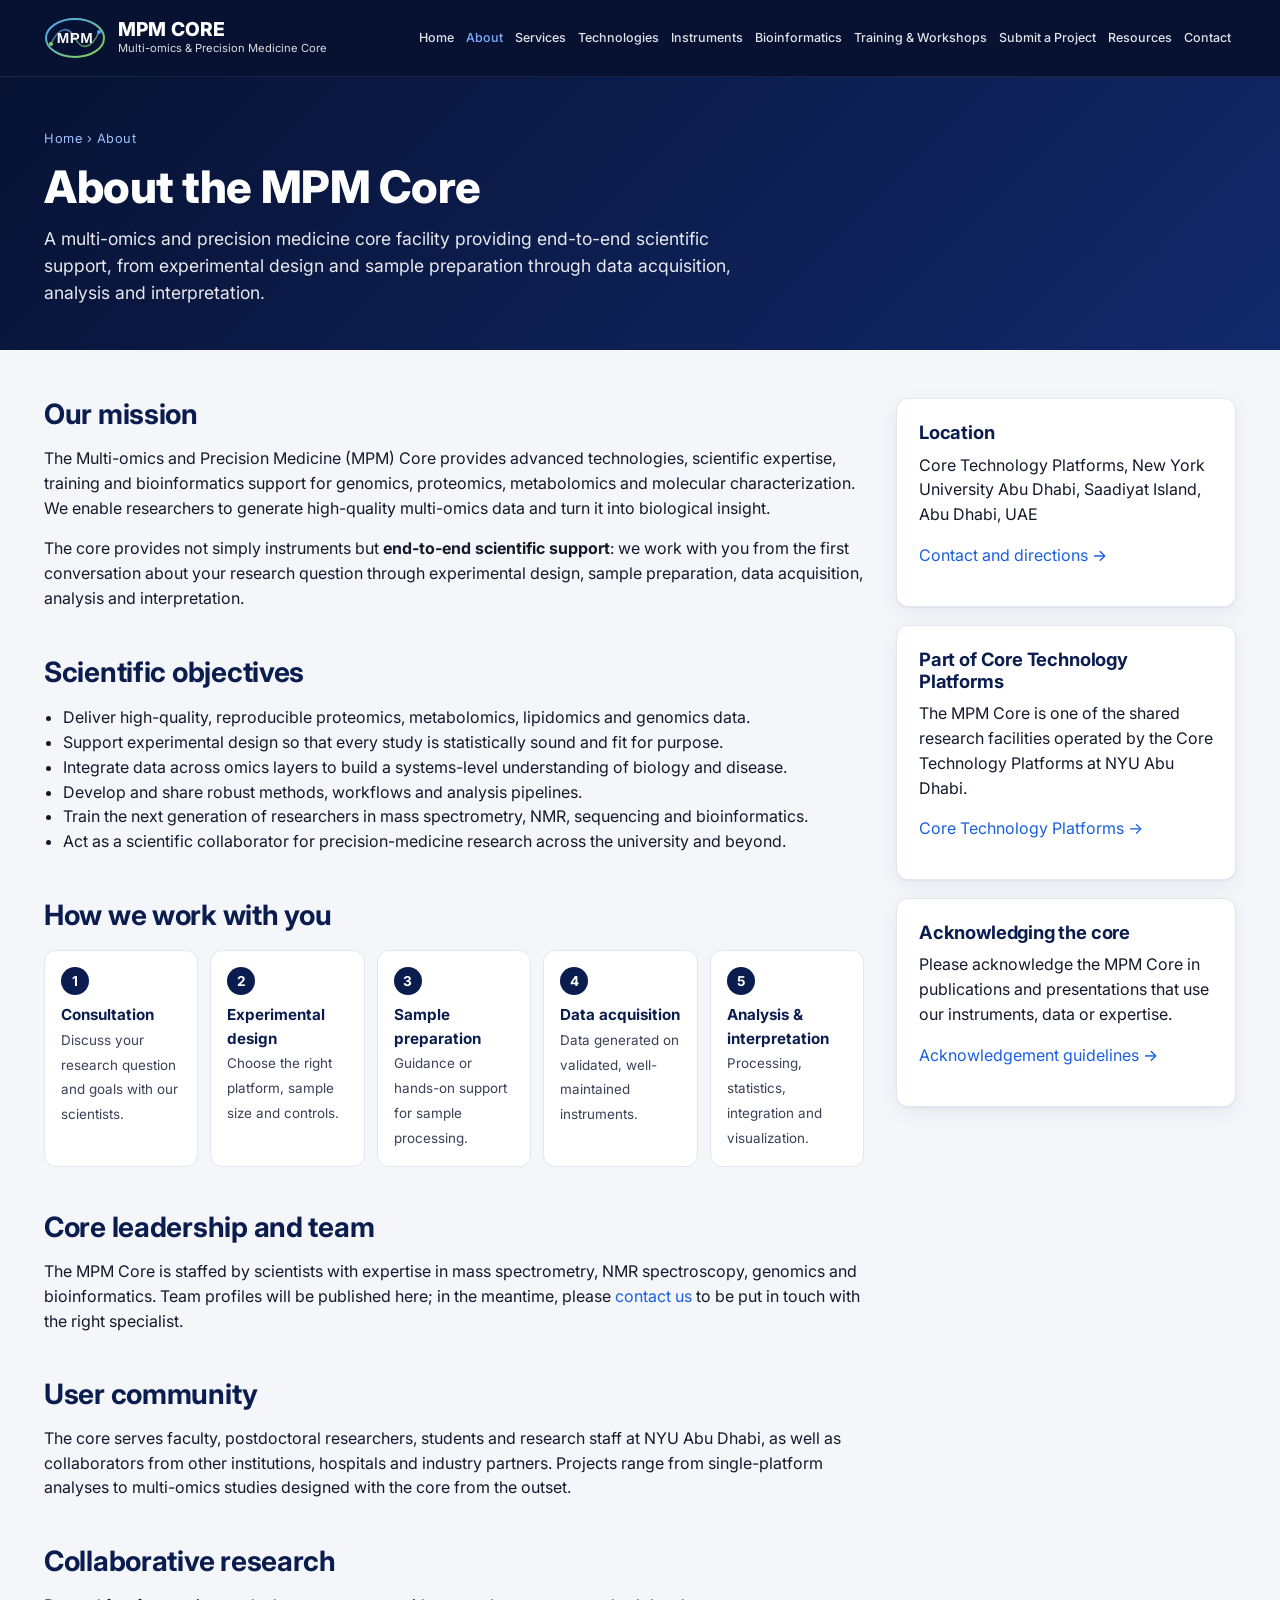
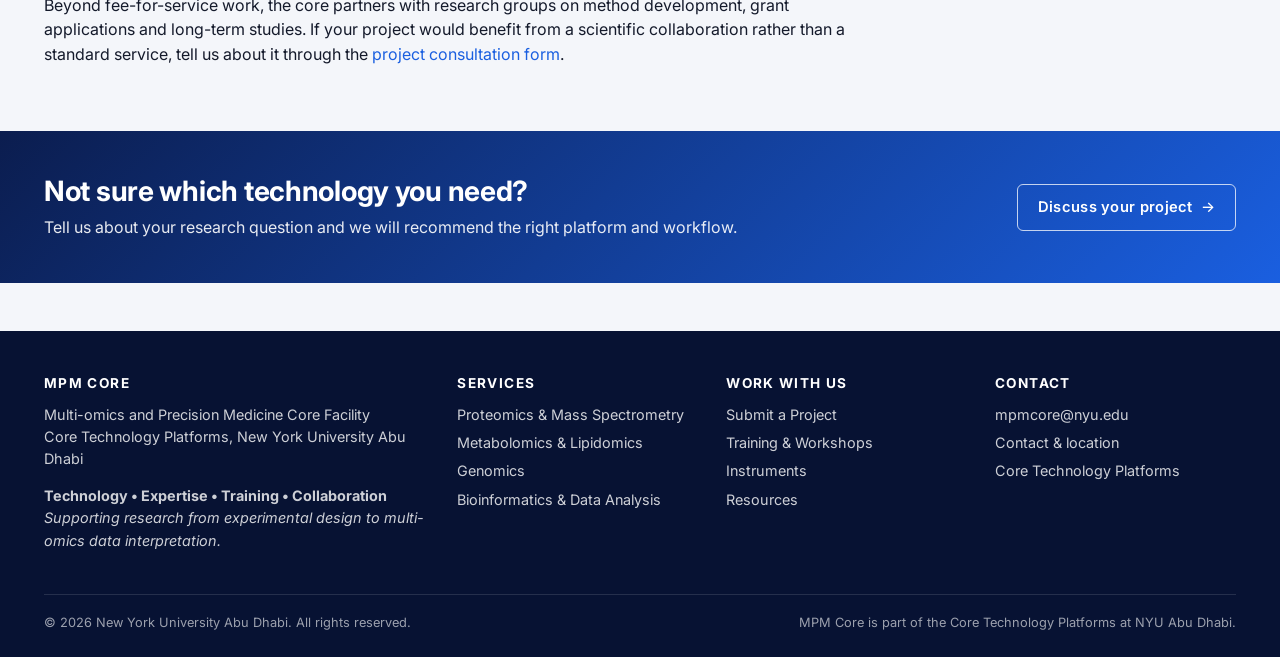
==== about.html @ 66ba1043 "Add MPM Core website Static site for the Multi-omics and Precision Medicine Core Facility: home, abo" ====
<!DOCTYPE html>
<html lang="en">
<head>
<meta charset="utf-8">
<meta name="viewport" content="width=device-width, initial-scale=1">
<title>About | MPM Core - NYU Abu Dhabi</title>
<meta name="description" content="About the MPM Core: mission, scientific objectives, team, location and the research community we support.">
<link rel="icon" type="image/svg+xml" href="assets/img/favicon.svg">
<link rel="preconnect" href="https://fonts.googleapis.com">
<link rel="preconnect" href="https://fonts.gstatic.com" crossorigin>
<link href="https://fonts.googleapis.com/css2?family=Inter:wght@400;500;600;700;800&display=swap" rel="stylesheet">
<link rel="stylesheet" href="assets/css/style.css">
</head>
<body>
<a class="visually-hidden" href="#main">Skip to content</a>
<header class="site-header">
  <div class="wrap">
    <a class="brand" href="index.html">
      <img class="brand-mark" src="assets/img/logo.svg" alt="MPM Core logo">
      <span><span class="brand-name">MPM CORE</span><span class="brand-sub">Multi-omics &amp; Precision Medicine Core</span></span>
    </a>
    <button class="nav-toggle" aria-expanded="false" aria-controls="nav">Menu</button>
    <nav class="nav" id="nav" aria-label="Main">
      <a href="index.html">Home</a><a href="about.html" class=active>About</a><a href="services.html">Services</a><a href="technologies.html">Technologies</a><a href="instruments.html">Instruments</a><a href="bioinformatics.html">Bioinformatics</a><a href="training.html">Training & Workshops</a><a href="submit-project.html">Submit a Project</a><a href="resources.html">Resources</a><a href="contact.html">Contact</a>
    </nav>
  </div>
</header>
<main id="main">

<section class="page-head">
  <div class="wrap">
    <div class="crumbs"><a href="index.html">Home</a> &rsaquo; About</div>
    <h1>About the MPM Core</h1>
    <p>A multi-omics and precision medicine core facility providing end-to-end scientific support, from experimental design and sample preparation through data acquisition, analysis and interpretation.</p>
  </div>
</section>
<section class="section">
  <div class="wrap two-col">
    <div class="prose">
      <h2 style="margin-top:0">Our mission</h2>
      <p>The Multi-omics and Precision Medicine (MPM) Core provides advanced technologies, scientific expertise, training and bioinformatics support for genomics, proteomics, metabolomics and molecular characterization. We enable researchers to generate high-quality multi-omics data and turn it into biological insight.</p>
      <p>The core provides not simply instruments but <strong>end-to-end scientific support</strong>: we work with you from the first conversation about your research question through experimental design, sample preparation, data acquisition, analysis and interpretation.</p>

      <h2>Scientific objectives</h2>
      <ul>
        <li>Deliver high-quality, reproducible proteomics, metabolomics, lipidomics and genomics data.</li>
        <li>Support experimental design so that every study is statistically sound and fit for purpose.</li>
        <li>Integrate data across omics layers to build a systems-level understanding of biology and disease.</li>
        <li>Develop and share robust methods, workflows and analysis pipelines.</li>
        <li>Train the next generation of researchers in mass spectrometry, NMR, sequencing and bioinformatics.</li>
        <li>Act as a scientific collaborator for precision-medicine research across the university and beyond.</li>
      </ul>

      <h2>How we work with you</h2>
      <div class="steps" style="margin:18px 0 8px">
        <div class="step"><strong>Consultation</strong><span>Discuss your research question and goals with our scientists.</span></div>
        <div class="step"><strong>Experimental design</strong><span>Choose the right platform, sample size and controls.</span></div>
        <div class="step"><strong>Sample preparation</strong><span>Guidance or hands-on support for sample processing.</span></div>
        <div class="step"><strong>Data acquisition</strong><span>Data generated on validated, well-maintained instruments.</span></div>
        <div class="step"><strong>Analysis &amp; interpretation</strong><span>Processing, statistics, integration and visualization.</span></div>
      </div>

      <h2>Core leadership and team</h2>
      <p>The MPM Core is staffed by scientists with expertise in mass spectrometry, NMR spectroscopy, genomics and bioinformatics. Team profiles will be published here; in the meantime, please <a href="contact.html">contact us</a> to be put in touch with the right specialist.</p>

      <h2>User community</h2>
      <p>The core serves faculty, postdoctoral researchers, students and research staff at NYU Abu Dhabi, as well as collaborators from other institutions, hospitals and industry partners. Projects range from single-platform analyses to multi-omics studies designed with the core from the outset.</p>

      <h2>Collaborative research</h2>
      <p>Beyond fee-for-service work, the core partners with research groups on method development, grant applications and long-term studies. If your project would benefit from a scientific collaboration rather than a standard service, tell us about it through the <a href="submit-project.html">project consultation form</a>.</p>
    </div>
    <aside class="aside">
      <div class="card">
        <h3>Location</h3>
        <p data-site-location></p>
        <p><a class="arrow" href="contact.html">Contact and directions </a></p>
      </div>
      <div class="card">
        <h3>Part of Core Technology Platforms</h3>
        <p>The MPM Core is one of the shared research facilities operated by the Core Technology Platforms at NYU Abu Dhabi.</p>
        <p><a href="https://nyuad.nyu.edu/en/research/research-facilities/core-technology-platforms.html" target="_blank" rel="noopener">Core Technology Platforms &rarr;</a></p>
      </div>
      <div class="card">
        <h3>Acknowledging the core</h3>
        <p>Please acknowledge the MPM Core in publications and presentations that use our instruments, data or expertise.</p>
        <p><a class="arrow" href="resources.html#acknowledgement">Acknowledgement guidelines </a></p>
      </div>
    </aside>
  </div>
</section>

<section class="cta-band">
  <div class="wrap">
    <div>
      <h2>Not sure which technology you need?</h2>
      <p>Tell us about your research question and we will recommend the right platform and workflow.</p>
    </div>
    <a class="btn btn-outline arrow" href="submit-project.html">Discuss your project</a>
  </div>
</section>

</main>
<footer class="site-footer">
  <div class="wrap">
    <div class="cols">
      <div>
        <h4>MPM Core</h4>
        <p>Multi-omics and Precision Medicine Core Facility<br>Core Technology Platforms, New York University Abu Dhabi</p>
        <p><strong>Technology &bull; Expertise &bull; Training &bull; Collaboration</strong><br><em>Supporting research from experimental design to multi-omics data interpretation.</em></p>
      </div>
      <div>
        <h4>Services</h4>
        <ul>
          <li><a href="services.html#proteomics">Proteomics &amp; Mass Spectrometry</a></li>
          <li><a href="services.html#metabolomics">Metabolomics &amp; Lipidomics</a></li>
          <li><a href="services.html#genomics">Genomics</a></li>
          <li><a href="bioinformatics.html">Bioinformatics &amp; Data Analysis</a></li>
        </ul>
      </div>
      <div>
        <h4>Work with us</h4>
        <ul>
          <li><a href="submit-project.html">Submit a Project</a></li>
          <li><a href="training.html">Training &amp; Workshops</a></li>
          <li><a href="instruments.html">Instruments</a></li>
          <li><a href="resources.html">Resources</a></li>
        </ul>
      </div>
      <div>
        <h4>Contact</h4>
        <ul>
          <li><a href="mailto:" data-site-email>email</a></li>
          <li><a href="contact.html">Contact &amp; location</a></li>
          <li><a href="https://nyuad.nyu.edu/en/research/research-facilities/core-technology-platforms.html" target="_blank" rel="noopener">Core Technology Platforms</a></li>
        </ul>
      </div>
    </div>
    <div class="legal">
      <span>&copy; <span data-year></span> New York University Abu Dhabi. All rights reserved.</span>
      <span>MPM Core is part of the Core Technology Platforms at NYU Abu Dhabi.</span>
    </div>
  </div>
</footer>
<script src="assets/js/main.js"></script>
</body>
</html>
---- assets/css/style.css ----
/* MPM Core website styles */
:root {
  --navy-900: #071233;
  --navy-800: #0b1d4f;
  --navy-700: #12296b;
  --blue-600: #1a5fe0;
  --blue-500: #2b78f2;
  --blue-100: #e3edff;
  --ink-900: #141a2b;
  --ink-700: #3a4258;
  --ink-500: #6b7389;
  --line: #e1e6ef;
  --bg: #f4f6fa;
  --card: #ffffff;
  --green: #4caf50;
  --purple: #6b3fd6;
  --orange: #f08a24;
  --teal: #19a3b5;
  --radius: 12px;
  --shadow: 0 1px 2px rgba(10, 20, 50, 0.05), 0 6px 20px rgba(10, 20, 50, 0.06);
  --max: 1240px;
}

* { box-sizing: border-box; }
html { scroll-behavior: smooth; }
body {
  margin: 0;
  font-family: "Inter", system-ui, -apple-system, "Segoe UI", Roboto, Helvetica, Arial, sans-serif;
  color: var(--ink-900);
  background: var(--bg);
  line-height: 1.55;
  -webkit-font-smoothing: antialiased;
}
a { color: var(--blue-600); text-decoration: none; }
a:hover { text-decoration: underline; }
img, svg { max-width: 100%; }
h1, h2, h3, h4 { line-height: 1.2; margin: 0 0 0.5em; letter-spacing: -0.01em; }
h1 { font-size: 2.6rem; font-weight: 800; }
h2 { font-size: 1.75rem; font-weight: 700; }
h3 { font-size: 1.15rem; font-weight: 700; }
p { margin: 0 0 1em; }
ul { padding-left: 1.2em; }
.wrap { max-width: var(--max); margin: 0 auto; padding: 0 24px; }
.muted { color: var(--ink-500); }
.lead { font-size: 1.15rem; color: var(--ink-700); }
.visually-hidden { position: absolute; width: 1px; height: 1px; overflow: hidden; clip: rect(0 0 0 0); white-space: nowrap; }

/* Buttons */
.btn {
  display: inline-flex; align-items: center; gap: 8px;
  padding: 11px 20px; border-radius: 6px; font-weight: 600; font-size: 0.92rem;
  letter-spacing: 0.02em; border: 1.5px solid transparent; cursor: pointer;
  transition: background .15s, color .15s, border-color .15s;
}
.btn:hover { text-decoration: none; }
.btn-primary { background: var(--blue-500); color: #fff; }
.btn-primary:hover { background: var(--blue-600); }
.btn-outline { border-color: rgba(255,255,255,.75); color: #fff; }
.btn-outline:hover { background: rgba(255,255,255,.12); }
.btn-dark { background: var(--navy-800); color: #fff; }
.btn-dark:hover { background: var(--navy-700); }
.btn-ghost { border-color: var(--line); color: var(--navy-800); background: #fff; }
.btn-ghost:hover { border-color: var(--blue-500); color: var(--blue-600); }
.arrow::after { content: "→"; font-weight: 500; }

/* Header */
.site-header {
  background: var(--navy-900); color: #fff; position: sticky; top: 0; z-index: 50;
  border-bottom: 1px solid rgba(255,255,255,.08);
}
.site-header .wrap { display: flex; align-items: center; gap: 24px; height: 76px; }
.brand { display: flex; align-items: center; gap: 12px; color: #fff; }
.brand:hover { text-decoration: none; }
.brand-mark { width: 62px; height: 44px; flex-shrink: 0; }
.brand > span { display: flex; flex-direction: column; white-space: nowrap; }
.brand-name { font-weight: 800; font-size: 1.2rem; letter-spacing: 0.01em; line-height: 1.1; }
.brand-sub { font-size: 0.7rem; opacity: .85; }
.nav { margin-left: auto; display: flex; align-items: center; gap: 2px; }
.nav a {
  color: rgba(255,255,255,.88); font-size: 0.84rem; font-weight: 500;
  padding: 8px 7px; border-radius: 6px; white-space: nowrap;
}
@media (max-width: 1280px) and (min-width: 1101px) { .nav a { font-size: .78rem; padding: 8px 5px; } }
.nav a:hover { color: #fff; background: rgba(255,255,255,.08); text-decoration: none; }
.nav a.active { color: #7fb0ff; }
.nav-toggle {
  display: none; margin-left: auto; background: none; border: 1px solid rgba(255,255,255,.3);
  color: #fff; border-radius: 6px; padding: 8px 10px; font-size: 1rem; cursor: pointer;
}

/* Hero */
.hero {
  position: relative; color: #fff; overflow: hidden;
  background: radial-gradient(1200px 600px at 80% 30%, #1b3a8f 0%, #0b1d4f 45%, #06112f 100%);
}
.hero-art { position: absolute; inset: 0; width: 100%; height: 100%; object-fit: cover; opacity: .9; }
.hero .wrap { position: relative; padding: 72px 24px 56px; max-width: var(--max); }
.hero h1 { font-size: clamp(2.2rem, 4.5vw, 3.4rem); text-shadow: 0 2px 20px rgba(0,0,0,.4); margin-bottom: 18px; }
.hero p { max-width: 520px; font-size: 1.12rem; color: rgba(255,255,255,.92); margin-bottom: 26px; }
.hero-actions { display: flex; gap: 14px; flex-wrap: wrap; }
.hero-tagline { display: inline-block; font-size: .8rem; letter-spacing: .18em; text-transform: uppercase; color: #9ec2ff; font-weight: 600; margin-bottom: 14px; }

.feature-strip { background: rgba(5, 12, 36, .78); backdrop-filter: blur(4px); border-top: 1px solid rgba(255,255,255,.08); position: relative; }
.feature-strip .wrap { display: grid; grid-template-columns: repeat(4, 1fr); }
.feature { display: flex; align-items: center; gap: 14px; padding: 18px 20px; color: #fff; border-right: 1px solid rgba(255,255,255,.12); }
.feature:last-child { border-right: 0; }
.feature svg { width: 40px; height: 40px; flex-shrink: 0; }
.feature span { font-size: .95rem; line-height: 1.3; }
.feature strong { display: block; font-weight: 600; }

/* Sections */
.section { padding: 48px 0; }
.section-tight { padding: 28px 0; }
.section-head { display: flex; align-items: baseline; justify-content: space-between; gap: 16px; margin-bottom: 22px; }
.section-head h2 { margin: 0; }
.section-alt { background: #fff; border-top: 1px solid var(--line); border-bottom: 1px solid var(--line); }

/* Cards */
.card {
  background: var(--card); border: 1px solid var(--line); border-radius: var(--radius);
  padding: 22px; box-shadow: var(--shadow);
}
.grid { display: grid; gap: 18px; }
.grid-2 { grid-template-columns: repeat(2, 1fr); }
.grid-3 { grid-template-columns: repeat(3, 1fr); }
.grid-4 { grid-template-columns: repeat(4, 1fr); }
.grid-5 { grid-template-columns: repeat(5, 1fr); }

.area-card { display: flex; gap: 14px; align-items: flex-start; }
.area-card svg { width: 46px; height: 46px; flex-shrink: 0; }
.area-card h3 { color: var(--navy-800); margin-bottom: 6px; }
.area-card p { font-size: .9rem; color: var(--ink-700); margin-bottom: 10px; }
.area-card a.more { font-size: .88rem; font-weight: 600; }

.home-cols { display: grid; grid-template-columns: 1fr 1.15fr 1.1fr; gap: 18px; }
.list-links { list-style: none; padding: 0; margin: 0; }
.list-links li { border-bottom: 1px solid var(--line); }
.list-links li:last-child { border-bottom: 0; }
.list-links a { display: flex; align-items: center; gap: 12px; padding: 11px 2px; color: var(--ink-900); font-size: .94rem; }
.list-links a:hover { color: var(--blue-600); text-decoration: none; }
.list-links a::after { content: "›"; margin-left: auto; color: var(--ink-500); font-size: 1.2rem; }
.list-links svg { width: 22px; height: 22px; flex-shrink: 0; }

.event { display: flex; gap: 14px; align-items: center; padding: 12px 0; border-bottom: 1px solid var(--line); }
.event:last-child { border-bottom: 0; }
.date-chip {
  width: 52px; flex-shrink: 0; text-align: center; border: 1px solid var(--line); border-radius: 8px; padding: 6px 0;
  background: #fff; line-height: 1.1;
}
.date-chip b { display: block; font-size: 1.25rem; color: var(--navy-800); }
.date-chip span { font-size: .7rem; font-weight: 700; letter-spacing: .08em; color: var(--ink-500); }
.event h4 { margin: 0 0 2px; font-size: .95rem; color: var(--navy-800); }
.event p { margin: 0; font-size: .84rem; color: var(--ink-700); }
.tag { margin-left: auto; font-size: .74rem; font-weight: 600; color: #2b7a2f; background: #e9f7ea; border: 1px solid #c9ead0; padding: 3px 9px; border-radius: 6px; white-space: nowrap; }

.news-item { display: flex; gap: 14px; padding: 12px 0; border-bottom: 1px solid var(--line); }
.news-item:last-child { border-bottom: 0; }
.news-thumb { width: 108px; height: 72px; border-radius: 8px; flex-shrink: 0; overflow: hidden; }
.news-thumb svg { width: 100%; height: 100%; display: block; }
.news-item h4 { margin: 0 0 3px; font-size: .95rem; color: var(--navy-800); }
.news-item p { margin: 0 0 3px; font-size: .84rem; color: var(--ink-700); }
.news-item time { font-size: .76rem; color: var(--ink-500); }

.quick-links { display: grid; grid-template-columns: repeat(5, 1fr); }
.quick-link { display: flex; gap: 14px; align-items: center; padding: 22px 18px; border-right: 1px solid var(--line); color: var(--ink-900); }
.quick-link:last-child { border-right: 0; }
.quick-link:hover { text-decoration: none; background: var(--blue-100); }
.quick-link svg { width: 40px; height: 40px; flex-shrink: 0; }
.quick-link strong { display: block; color: var(--navy-800); font-size: .95rem; }
.quick-link span { font-size: .82rem; color: var(--ink-700); }

/* Page header */
.page-head { background: linear-gradient(135deg, var(--navy-900), var(--navy-700)); color: #fff; padding: 52px 0 44px; }
.page-head h1 { font-size: clamp(2rem, 3.6vw, 2.8rem); margin-bottom: 10px; }
.page-head p { max-width: 720px; font-size: 1.1rem; color: rgba(255,255,255,.9); margin: 0; }
.crumbs { font-size: .8rem; color: #9ec2ff; margin-bottom: 12px; letter-spacing: .04em; }
.crumbs a { color: #9ec2ff; }

/* Content */
.prose { max-width: 820px; }
.prose h2 { margin-top: 1.6em; color: var(--navy-800); }
.prose h3 { margin-top: 1.3em; color: var(--navy-800); }
.two-col { display: grid; grid-template-columns: 1fr 340px; gap: 28px; align-items: start; }
.aside .card + .card { margin-top: 18px; }
.aside h3 { color: var(--navy-800); }

.service-block h3 { display: flex; align-items: center; gap: 10px; color: var(--navy-800); }
.service-block h3 svg { width: 30px; height: 30px; }
.service-block ul { columns: 1; margin: 8px 0 0; padding-left: 1.1em; }
.service-block li { margin: 4px 0; font-size: .94rem; }
.service-block .foot { margin-top: 14px; display: flex; gap: 14px; flex-wrap: wrap; font-size: .88rem; font-weight: 600; }

.instrument-card { display: flex; flex-direction: column; }
.instrument-visual { height: 150px; border-radius: 8px; margin-bottom: 16px; overflow: hidden; }
.instrument-visual svg { width: 100%; height: 100%; display: block; }
.instrument-card h3 { color: var(--navy-800); margin-bottom: 2px; }
.instrument-card .kind { font-size: .85rem; font-weight: 600; color: var(--blue-600); margin-bottom: 8px; }
.instrument-card p { font-size: .92rem; color: var(--ink-700); }
.instrument-card .apps { font-size: .88rem; }
.instrument-card .apps b { color: var(--ink-900); }
.instrument-card .foot { margin-top: auto; padding-top: 14px; display: flex; gap: 14px; font-size: .88rem; font-weight: 600; flex-wrap: wrap; }

table { width: 100%; border-collapse: collapse; background: #fff; border: 1px solid var(--line); border-radius: var(--radius); overflow: hidden; font-size: .94rem; }
th, td { text-align: left; padding: 11px 14px; border-bottom: 1px solid var(--line); vertical-align: top; }
th { background: var(--navy-800); color: #fff; font-weight: 600; font-size: .86rem; letter-spacing: .03em; }
tr:last-child td { border-bottom: 0; }
tbody tr:nth-child(even) td { background: #f9fafc; }
.pill { display: inline-block; font-size: .76rem; font-weight: 600; padding: 3px 9px; border-radius: 999px; background: var(--blue-100); color: var(--navy-800); white-space: nowrap; }

.callout { border-left: 4px solid var(--blue-500); background: var(--blue-100); padding: 18px 22px; border-radius: 0 var(--radius) var(--radius) 0; }
.callout h3 { margin-bottom: 6px; color: var(--navy-800); }
.callout p { margin-bottom: 10px; }

.steps { display: grid; grid-template-columns: repeat(5, 1fr); gap: 12px; counter-reset: step; }
.step { background: #fff; border: 1px solid var(--line); border-radius: var(--radius); padding: 16px; position: relative; }
.step::before { counter-increment: step; content: counter(step); display: inline-flex; width: 28px; height: 28px; align-items: center; justify-content: center; border-radius: 50%; background: var(--navy-800); color: #fff; font-weight: 700; font-size: .85rem; margin-bottom: 8px; }
.step strong { display: block; color: var(--navy-800); font-size: .95rem; }
.step span { font-size: .84rem; color: var(--ink-700); }

/* Forms */
form.card { padding: 28px; }
.field { margin-bottom: 16px; }
.field label { display: block; font-weight: 600; font-size: .9rem; margin-bottom: 6px; color: var(--navy-800); }
.field .hint { font-size: .8rem; color: var(--ink-500); margin-top: 4px; }
input[type=text], input[type=email], input[type=number], select, textarea {
  width: 100%; padding: 10px 12px; border: 1px solid #c9d1de; border-radius: 6px; font: inherit; font-size: .95rem; background: #fff; color: var(--ink-900);
}
textarea { min-height: 96px; resize: vertical; }
input:focus, select:focus, textarea:focus { outline: 2px solid var(--blue-500); outline-offset: 1px; border-color: var(--blue-500); }
.field-row { display: grid; grid-template-columns: 1fr 1fr; gap: 16px; }
.form-note { font-size: .84rem; color: var(--ink-500); margin-top: 12px; }
.form-status { margin-top: 14px; font-size: .92rem; font-weight: 600; color: #2b7a2f; display: none; }

.faq details { border: 1px solid var(--line); border-radius: 8px; background: #fff; padding: 12px 16px; margin-bottom: 10px; }
.faq summary { cursor: pointer; font-weight: 600; color: var(--navy-800); }
.faq details p { margin: 10px 0 0; font-size: .94rem; }

.resource-card h3 { display: flex; align-items: center; gap: 10px; color: var(--navy-800); }
.resource-card h3 svg { width: 26px; height: 26px; }
.resource-card ul { padding-left: 1.1em; margin: 6px 0 0; font-size: .92rem; }
.badge-soon { font-size: .7rem; font-weight: 700; letter-spacing: .06em; text-transform: uppercase; color: var(--ink-500); border: 1px solid var(--line); padding: 2px 7px; border-radius: 5px; margin-left: 6px; }

.cta-band { background: linear-gradient(135deg, var(--navy-800), var(--blue-600)); color: #fff; padding: 44px 0; }
.cta-band .wrap { display: flex; align-items: center; justify-content: space-between; gap: 24px; flex-wrap: wrap; }
.cta-band h2 { margin: 0 0 6px; }
.cta-band p { margin: 0; color: rgba(255,255,255,.9); }

/* Footer */
.site-footer { background: var(--navy-900); color: rgba(255,255,255,.8); padding: 44px 0 24px; margin-top: 48px; font-size: .9rem; }
.site-footer .cols { display: grid; grid-template-columns: 1.6fr 1fr 1fr 1fr; gap: 28px; margin-bottom: 28px; }
.site-footer h4 { color: #fff; font-size: .85rem; letter-spacing: .1em; text-transform: uppercase; margin-bottom: 12px; }
.site-footer ul { list-style: none; padding: 0; margin: 0; }
.site-footer li { margin: 6px 0; }
.site-footer a { color: rgba(255,255,255,.8); }
.site-footer a:hover { color: #fff; }
.site-footer .legal { border-top: 1px solid rgba(255,255,255,.12); padding-top: 18px; font-size: .8rem; color: rgba(255,255,255,.6); display: flex; justify-content: space-between; gap: 12px; flex-wrap: wrap; }

/* Responsive */
@media (max-width: 1100px) {
  .grid-5 { grid-template-columns: repeat(3, 1fr); }
  .quick-links { grid-template-columns: repeat(3, 1fr); }
  .quick-link:nth-child(3n) { border-right: 0; }
  .home-cols { grid-template-columns: 1fr 1fr; }
  .home-cols > :first-child { grid-column: 1 / -1; }
  .steps { grid-template-columns: repeat(3, 1fr); }
  .nav { display: none; position: absolute; top: 76px; left: 0; right: 0; background: var(--navy-900); flex-direction: column; align-items: stretch; padding: 10px 16px 16px; border-bottom: 1px solid rgba(255,255,255,.1); }
  .nav.open { display: flex; }
  .nav a { padding: 12px 10px; font-size: 1rem; }
  .nav-toggle { display: block; }
}
@media (max-width: 760px) {
  .grid-2, .grid-3, .grid-4, .grid-5 { grid-template-columns: 1fr; }
  .feature-strip .wrap { grid-template-columns: 1fr; }
  .feature { padding: 12px 20px; }
  .feature svg { width: 30px; height: 30px; }
  .feature { border-right: 0; border-bottom: 1px solid rgba(255,255,255,.12); }
  .home-cols { grid-template-columns: 1fr; }
  .quick-links { grid-template-columns: 1fr; }
  .quick-link { border-right: 0; border-bottom: 1px solid var(--line); }
  .two-col { grid-template-columns: 1fr; }
  .field-row { grid-template-columns: 1fr; }
  .steps { grid-template-columns: 1fr; }
  .site-footer .cols { grid-template-columns: 1fr 1fr; }
  .hero .wrap { padding: 52px 20px 40px; }
  .wrap { padding: 0 16px; }
  .section-head { flex-direction: column; align-items: flex-start; gap: 6px; }
  table { font-size: .88rem; }
  th, td { padding: 9px 10px; }
}
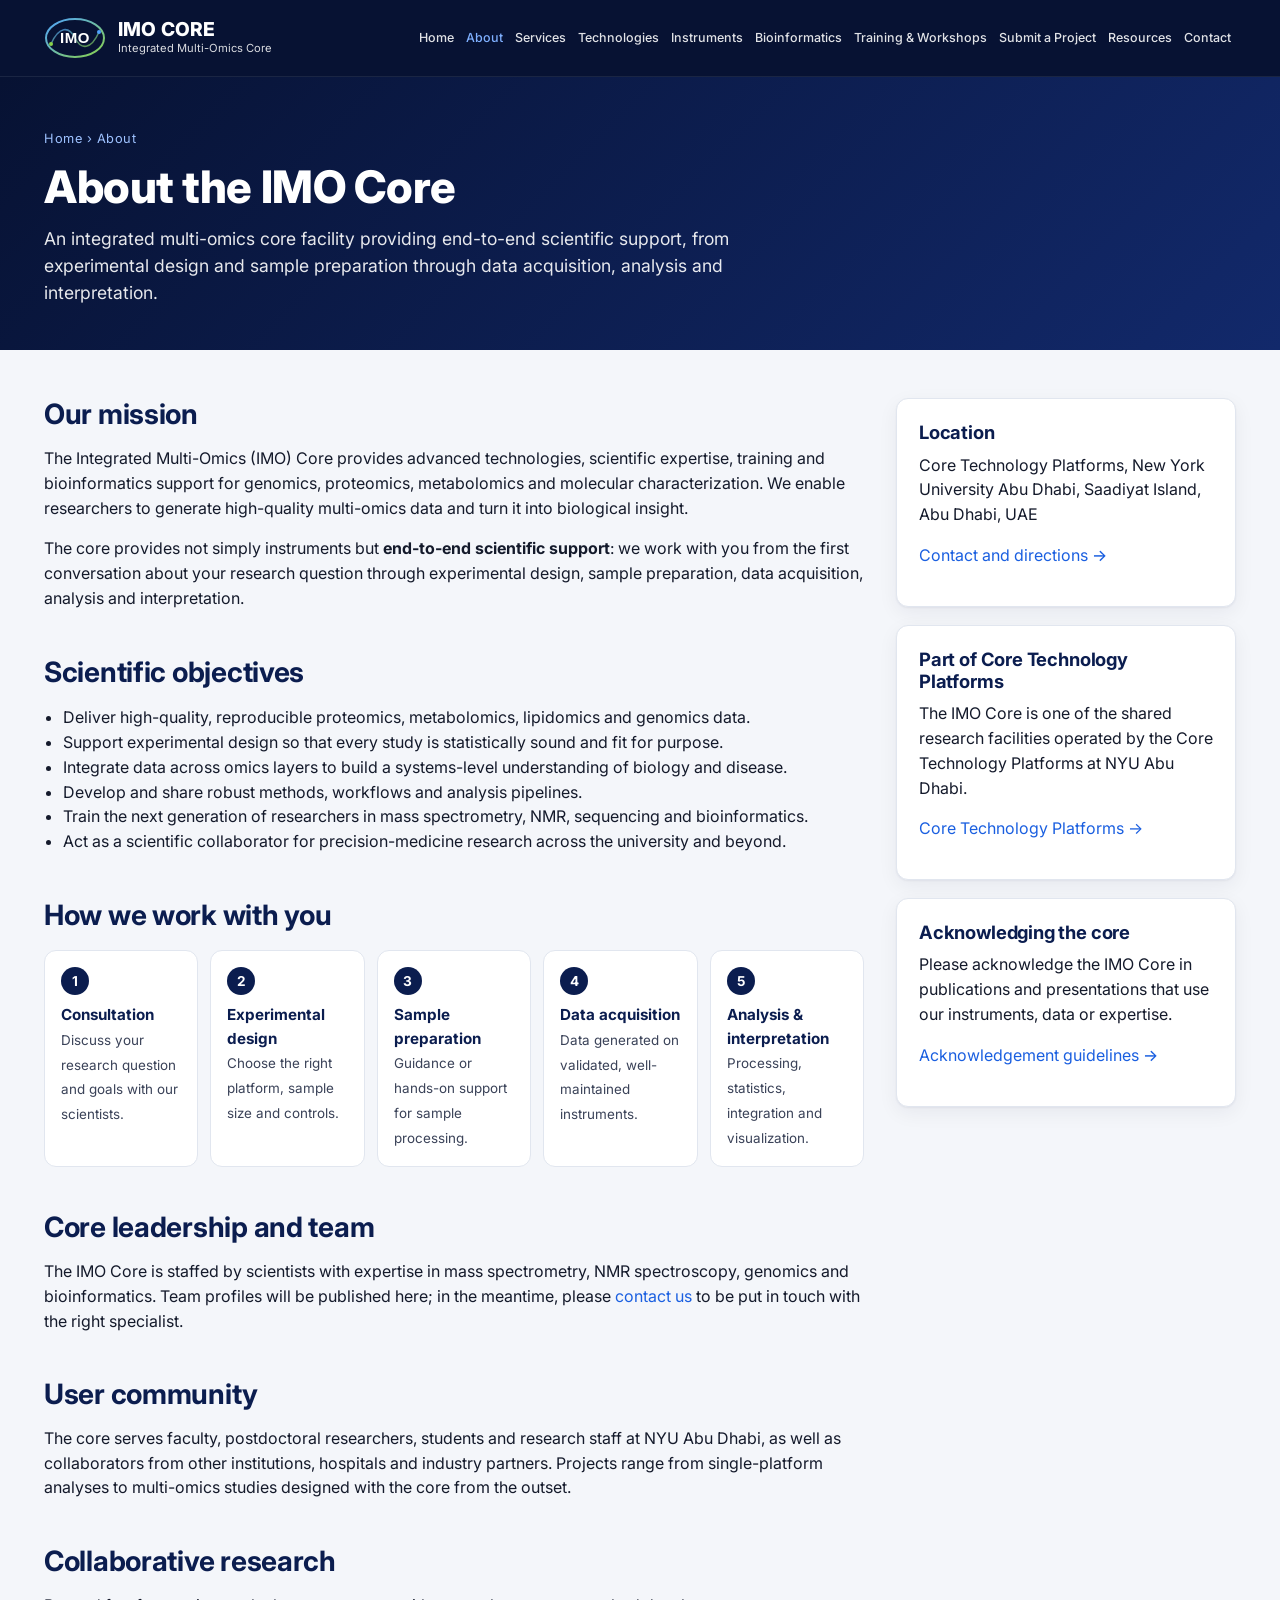
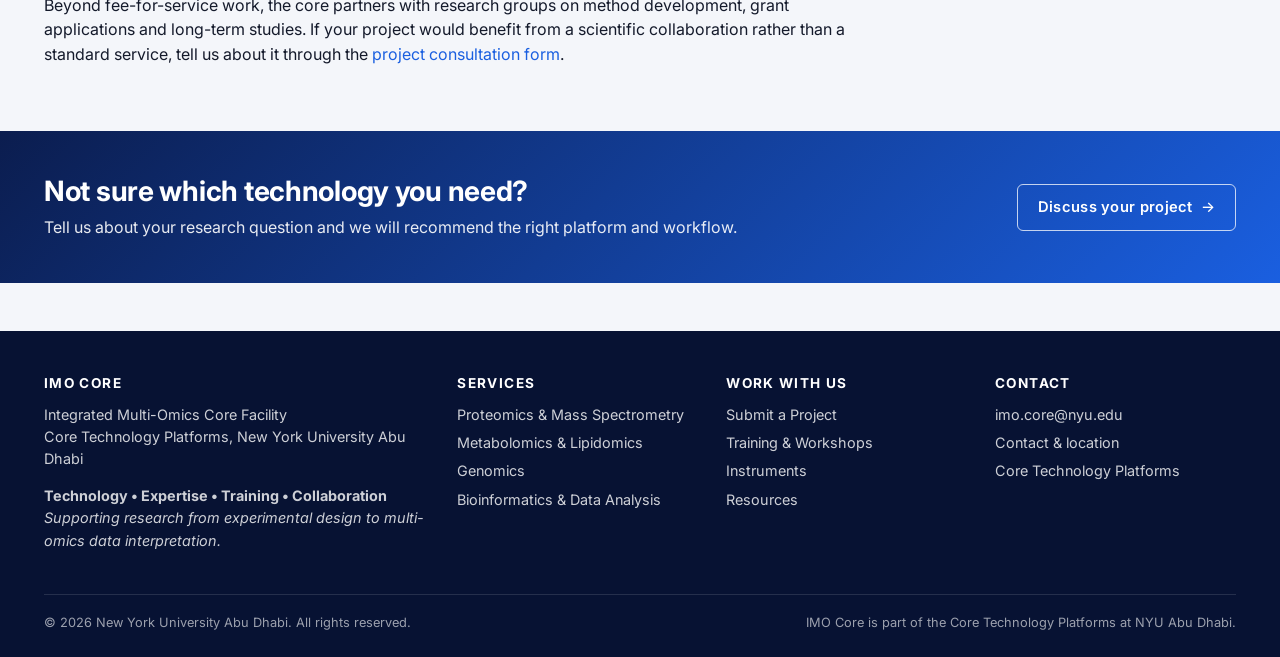
==== commit 11ecf598: "Rename core to Integrated Multi-Omics Core (IMO) Update name, logo, favicon, contact email (imo.core" ====
--- a/about.html
+++ b/about.html
@@ -3,8 +3,8 @@
 <head>
 <meta charset="utf-8">
 <meta name="viewport" content="width=device-width, initial-scale=1">
-<title>About | MPM Core - NYU Abu Dhabi</title>
-<meta name="description" content="About the MPM Core: mission, scientific objectives, team, location and the research community we support.">
+<title>About | IMO Core - NYU Abu Dhabi</title>
+<meta name="description" content="About the IMO Core: mission, scientific objectives, team, location and the research community we support.">
 <link rel="icon" type="image/svg+xml" href="assets/img/favicon.svg">
 <link rel="preconnect" href="https://fonts.googleapis.com">
 <link rel="preconnect" href="https://fonts.gstatic.com" crossorigin>
@@ -16,8 +16,8 @@
 <header class="site-header">
   <div class="wrap">
     <a class="brand" href="index.html">
-      <img class="brand-mark" src="assets/img/logo.svg" alt="MPM Core logo">
-      <span><span class="brand-name">MPM CORE</span><span class="brand-sub">Multi-omics &amp; Precision Medicine Core</span></span>
+      <img class="brand-mark" src="assets/img/logo.svg" alt="IMO Core logo">
+      <span><span class="brand-name">IMO CORE</span><span class="brand-sub">Integrated Multi-Omics Core</span></span>
     </a>
     <button class="nav-toggle" aria-expanded="false" aria-controls="nav">Menu</button>
     <nav class="nav" id="nav" aria-label="Main">
@@ -30,15 +30,15 @@
 <section class="page-head">
   <div class="wrap">
     <div class="crumbs"><a href="index.html">Home</a> &rsaquo; About</div>
-    <h1>About the MPM Core</h1>
-    <p>A multi-omics and precision medicine core facility providing end-to-end scientific support, from experimental design and sample preparation through data acquisition, analysis and interpretation.</p>
+    <h1>About the IMO Core</h1>
+    <p>An integrated multi-omics core facility providing end-to-end scientific support, from experimental design and sample preparation through data acquisition, analysis and interpretation.</p>
   </div>
 </section>
 <section class="section">
   <div class="wrap two-col">
     <div class="prose">
       <h2 style="margin-top:0">Our mission</h2>
-      <p>The Multi-omics and Precision Medicine (MPM) Core provides advanced technologies, scientific expertise, training and bioinformatics support for genomics, proteomics, metabolomics and molecular characterization. We enable researchers to generate high-quality multi-omics data and turn it into biological insight.</p>
+      <p>The Integrated Multi-Omics (IMO) Core provides advanced technologies, scientific expertise, training and bioinformatics support for genomics, proteomics, metabolomics and molecular characterization. We enable researchers to generate high-quality multi-omics data and turn it into biological insight.</p>
       <p>The core provides not simply instruments but <strong>end-to-end scientific support</strong>: we work with you from the first conversation about your research question through experimental design, sample preparation, data acquisition, analysis and interpretation.</p>
 
       <h2>Scientific objectives</h2>
@@ -61,7 +61,7 @@
       </div>
 
       <h2>Core leadership and team</h2>
-      <p>The MPM Core is staffed by scientists with expertise in mass spectrometry, NMR spectroscopy, genomics and bioinformatics. Team profiles will be published here; in the meantime, please <a href="contact.html">contact us</a> to be put in touch with the right specialist.</p>
+      <p>The IMO Core is staffed by scientists with expertise in mass spectrometry, NMR spectroscopy, genomics and bioinformatics. Team profiles will be published here; in the meantime, please <a href="contact.html">contact us</a> to be put in touch with the right specialist.</p>
 
       <h2>User community</h2>
       <p>The core serves faculty, postdoctoral researchers, students and research staff at NYU Abu Dhabi, as well as collaborators from other institutions, hospitals and industry partners. Projects range from single-platform analyses to multi-omics studies designed with the core from the outset.</p>
@@ -77,12 +77,12 @@
       </div>
       <div class="card">
         <h3>Part of Core Technology Platforms</h3>
-        <p>The MPM Core is one of the shared research facilities operated by the Core Technology Platforms at NYU Abu Dhabi.</p>
-        <p><a href="https://nyuad.nyu.edu/en/research/research-facilities/core-technology-platforms.html" target="_blank" rel="noopener">Core Technology Platforms &rarr;</a></p>
+        <p>The IMO Core is one of the shared research facilities operated by the Core Technology Platforms at NYU Abu Dhabi.</p>
+        <p><a href="https://nyuad.nyu.edu/en/research/facilities-and-support/core-technology-platforms.html" target="_blank" rel="noopener">Core Technology Platforms &rarr;</a></p>
       </div>
       <div class="card">
         <h3>Acknowledging the core</h3>
-        <p>Please acknowledge the MPM Core in publications and presentations that use our instruments, data or expertise.</p>
+        <p>Please acknowledge the IMO Core in publications and presentations that use our instruments, data or expertise.</p>
         <p><a class="arrow" href="resources.html#acknowledgement">Acknowledgement guidelines </a></p>
       </div>
     </aside>
@@ -104,8 +104,8 @@
   <div class="wrap">
     <div class="cols">
       <div>
-        <h4>MPM Core</h4>
-        <p>Multi-omics and Precision Medicine Core Facility<br>Core Technology Platforms, New York University Abu Dhabi</p>
+        <h4>IMO Core</h4>
+        <p>Integrated Multi-Omics Core Facility<br>Core Technology Platforms, New York University Abu Dhabi</p>
         <p><strong>Technology &bull; Expertise &bull; Training &bull; Collaboration</strong><br><em>Supporting research from experimental design to multi-omics data interpretation.</em></p>
       </div>
       <div>
@@ -131,13 +131,13 @@
         <ul>
           <li><a href="mailto:" data-site-email>email</a></li>
           <li><a href="contact.html">Contact &amp; location</a></li>
-          <li><a href="https://nyuad.nyu.edu/en/research/research-facilities/core-technology-platforms.html" target="_blank" rel="noopener">Core Technology Platforms</a></li>
+          <li><a href="https://nyuad.nyu.edu/en/research/facilities-and-support/core-technology-platforms.html" target="_blank" rel="noopener">Core Technology Platforms</a></li>
         </ul>
       </div>
     </div>
     <div class="legal">
       <span>&copy; <span data-year></span> New York University Abu Dhabi. All rights reserved.</span>
-      <span>MPM Core is part of the Core Technology Platforms at NYU Abu Dhabi.</span>
+      <span>IMO Core is part of the Core Technology Platforms at NYU Abu Dhabi.</span>
     </div>
   </div>
 </footer>
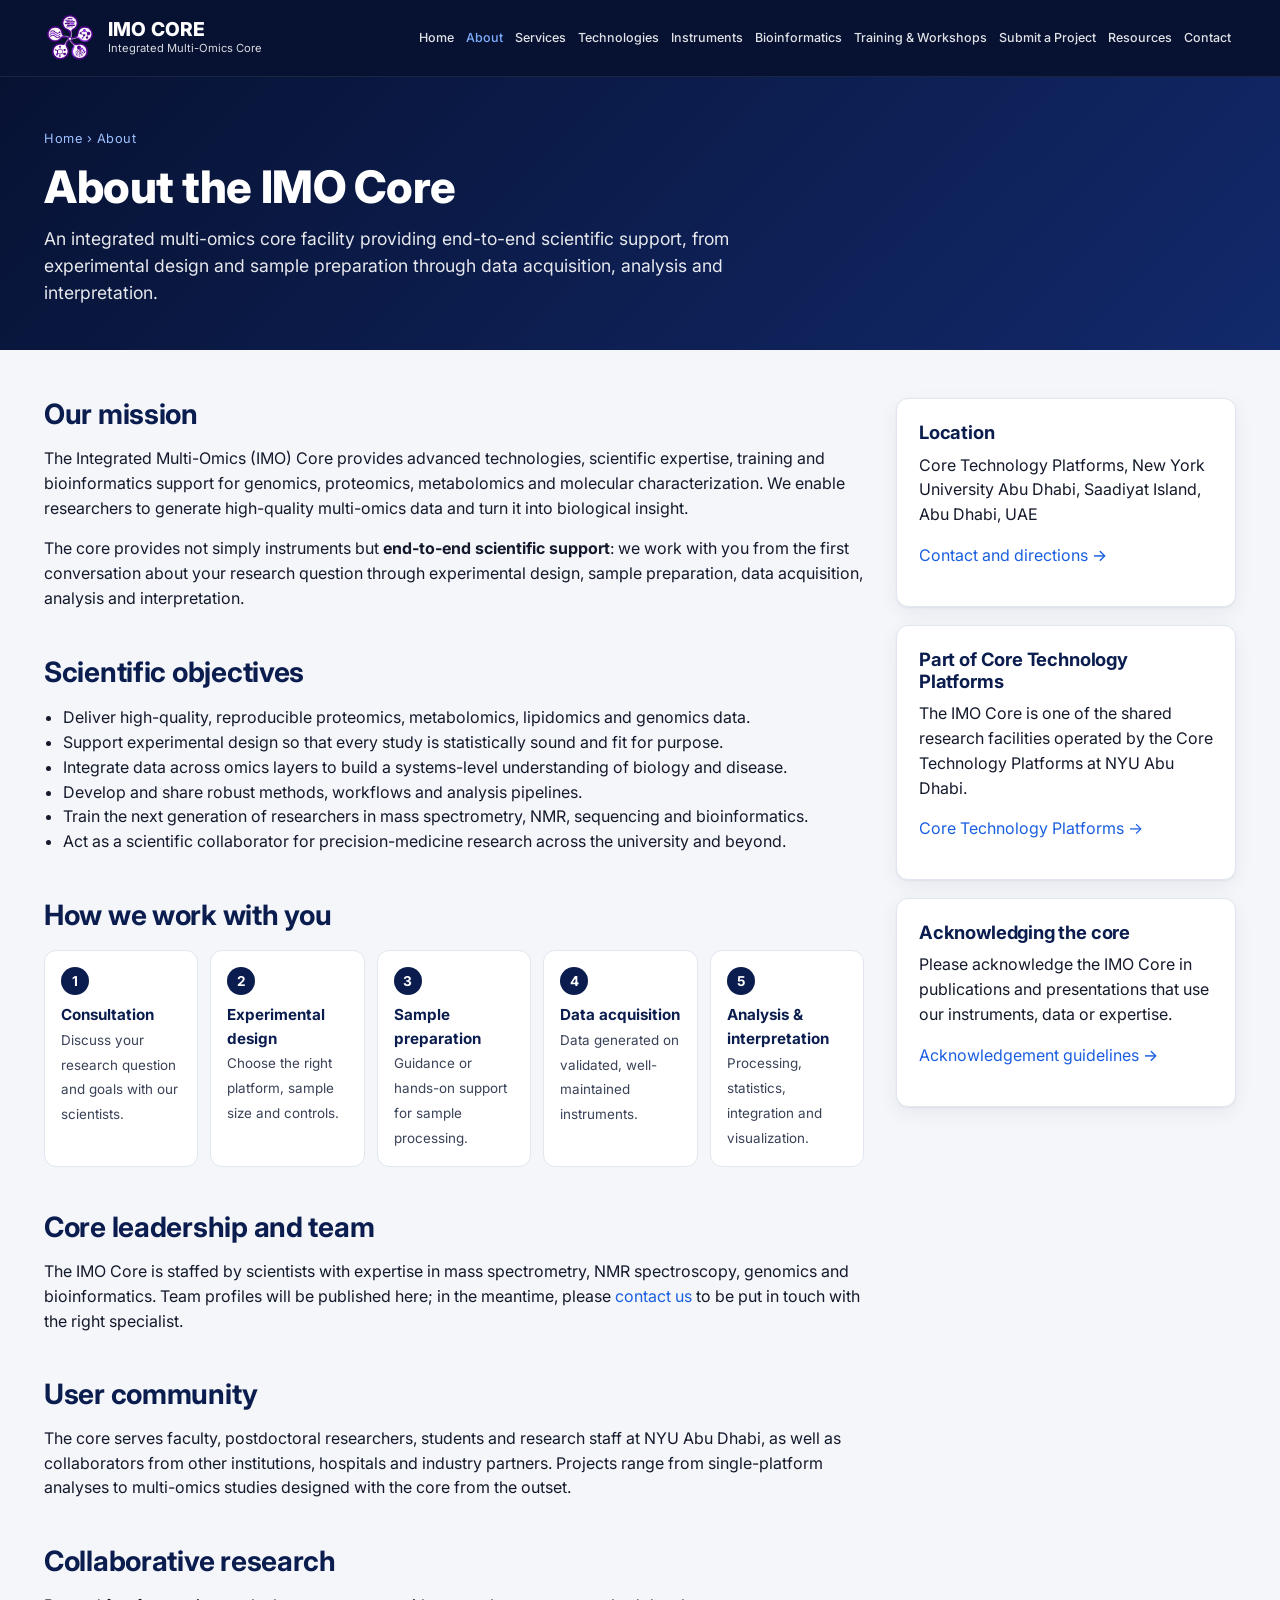
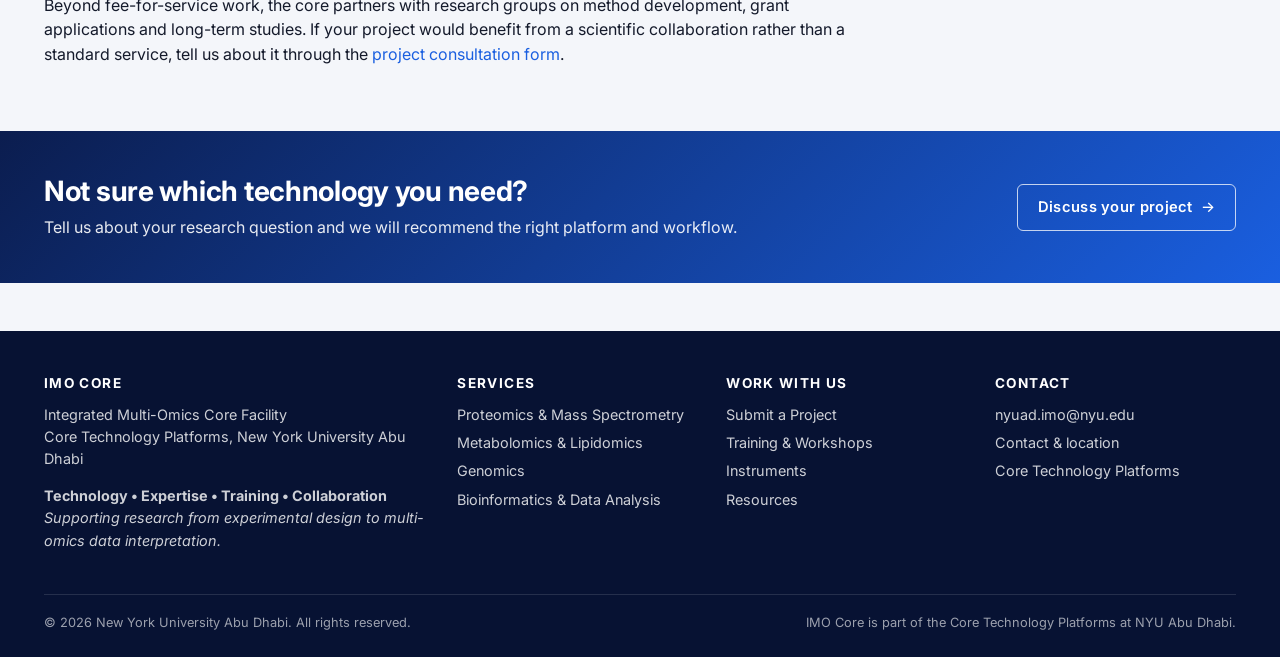
==== commit 653ad60d: "Use supplied five-node omics network logo across the website" ====
--- a/about.html
+++ b/about.html
@@ -5,7 +5,7 @@
 <meta name="viewport" content="width=device-width, initial-scale=1">
 <title>About | IMO Core - NYU Abu Dhabi</title>
 <meta name="description" content="About the IMO Core: mission, scientific objectives, team, location and the research community we support.">
-<link rel="icon" type="image/svg+xml" href="assets/img/favicon.svg">
+<link rel="icon" type="image/png" href="assets/img/omics-network-logo.png">
 <link rel="preconnect" href="https://fonts.googleapis.com">
 <link rel="preconnect" href="https://fonts.gstatic.com" crossorigin>
 <link href="https://fonts.googleapis.com/css2?family=Inter:wght@400;500;600;700;800&display=swap" rel="stylesheet">
@@ -16,7 +16,7 @@
 <header class="site-header">
   <div class="wrap">
     <a class="brand" href="index.html">
-      <img class="brand-mark" src="assets/img/logo.svg" alt="IMO Core logo">
+      <img class="brand-mark" src="assets/img/omics-network-logo.png" width="1254" height="1254" alt="IMO Core logo">
       <span><span class="brand-name">IMO CORE</span><span class="brand-sub">Integrated Multi-Omics Core</span></span>
     </a>
     <button class="nav-toggle" aria-expanded="false" aria-controls="nav">Menu</button>
--- a/assets/css/style.css
+++ b/assets/css/style.css
@@ -71,7 +71,7 @@
 .site-header .wrap { display: flex; align-items: center; gap: 24px; height: 76px; }
 .brand { display: flex; align-items: center; gap: 12px; color: #fff; }
 .brand:hover { text-decoration: none; }
-.brand-mark { width: 62px; height: 44px; flex-shrink: 0; }
+.brand-mark { width: 52px; height: 52px; object-fit: contain; flex-shrink: 0; }
 .brand > span { display: flex; flex-direction: column; white-space: nowrap; }
 .brand-name { font-weight: 800; font-size: 1.2rem; letter-spacing: 0.01em; line-height: 1.1; }
 .brand-sub { font-size: 0.7rem; opacity: .85; }
@@ -93,8 +93,8 @@
   position: relative; color: #fff; overflow: hidden;
   background: radial-gradient(1200px 600px at 80% 30%, #1b3a8f 0%, #0b1d4f 45%, #06112f 100%);
 }
-.hero-art { position: absolute; inset: 0; width: 100%; height: 100%; object-fit: cover; opacity: .9; }
-.hero .wrap { position: relative; padding: 72px 24px 56px; max-width: var(--max); }
+.hero-art { display: block; width: 92%; height: auto; max-height: 480px; margin: 0 auto; object-fit: cover; background: #06112f; }
+.hero > .wrap { position: relative; padding: 40px 24px; max-width: var(--max); }
 .hero h1 { font-size: clamp(2.2rem, 4.5vw, 3.4rem); text-shadow: 0 2px 20px rgba(0,0,0,.4); margin-bottom: 18px; }
 .hero p { max-width: 520px; font-size: 1.12rem; color: rgba(255,255,255,.92); margin-bottom: 26px; }
 .hero-actions { display: flex; gap: 14px; flex-wrap: wrap; }
@@ -281,7 +281,7 @@
   .field-row { grid-template-columns: 1fr; }
   .steps { grid-template-columns: 1fr; }
   .site-footer .cols { grid-template-columns: 1fr 1fr; }
-  .hero .wrap { padding: 52px 20px 40px; }
+  .hero > .wrap { padding: 32px 20px; }
   .wrap { padding: 0 16px; }
   .section-head { flex-direction: column; align-items: flex-start; gap: 6px; }
   table { font-size: .88rem; }
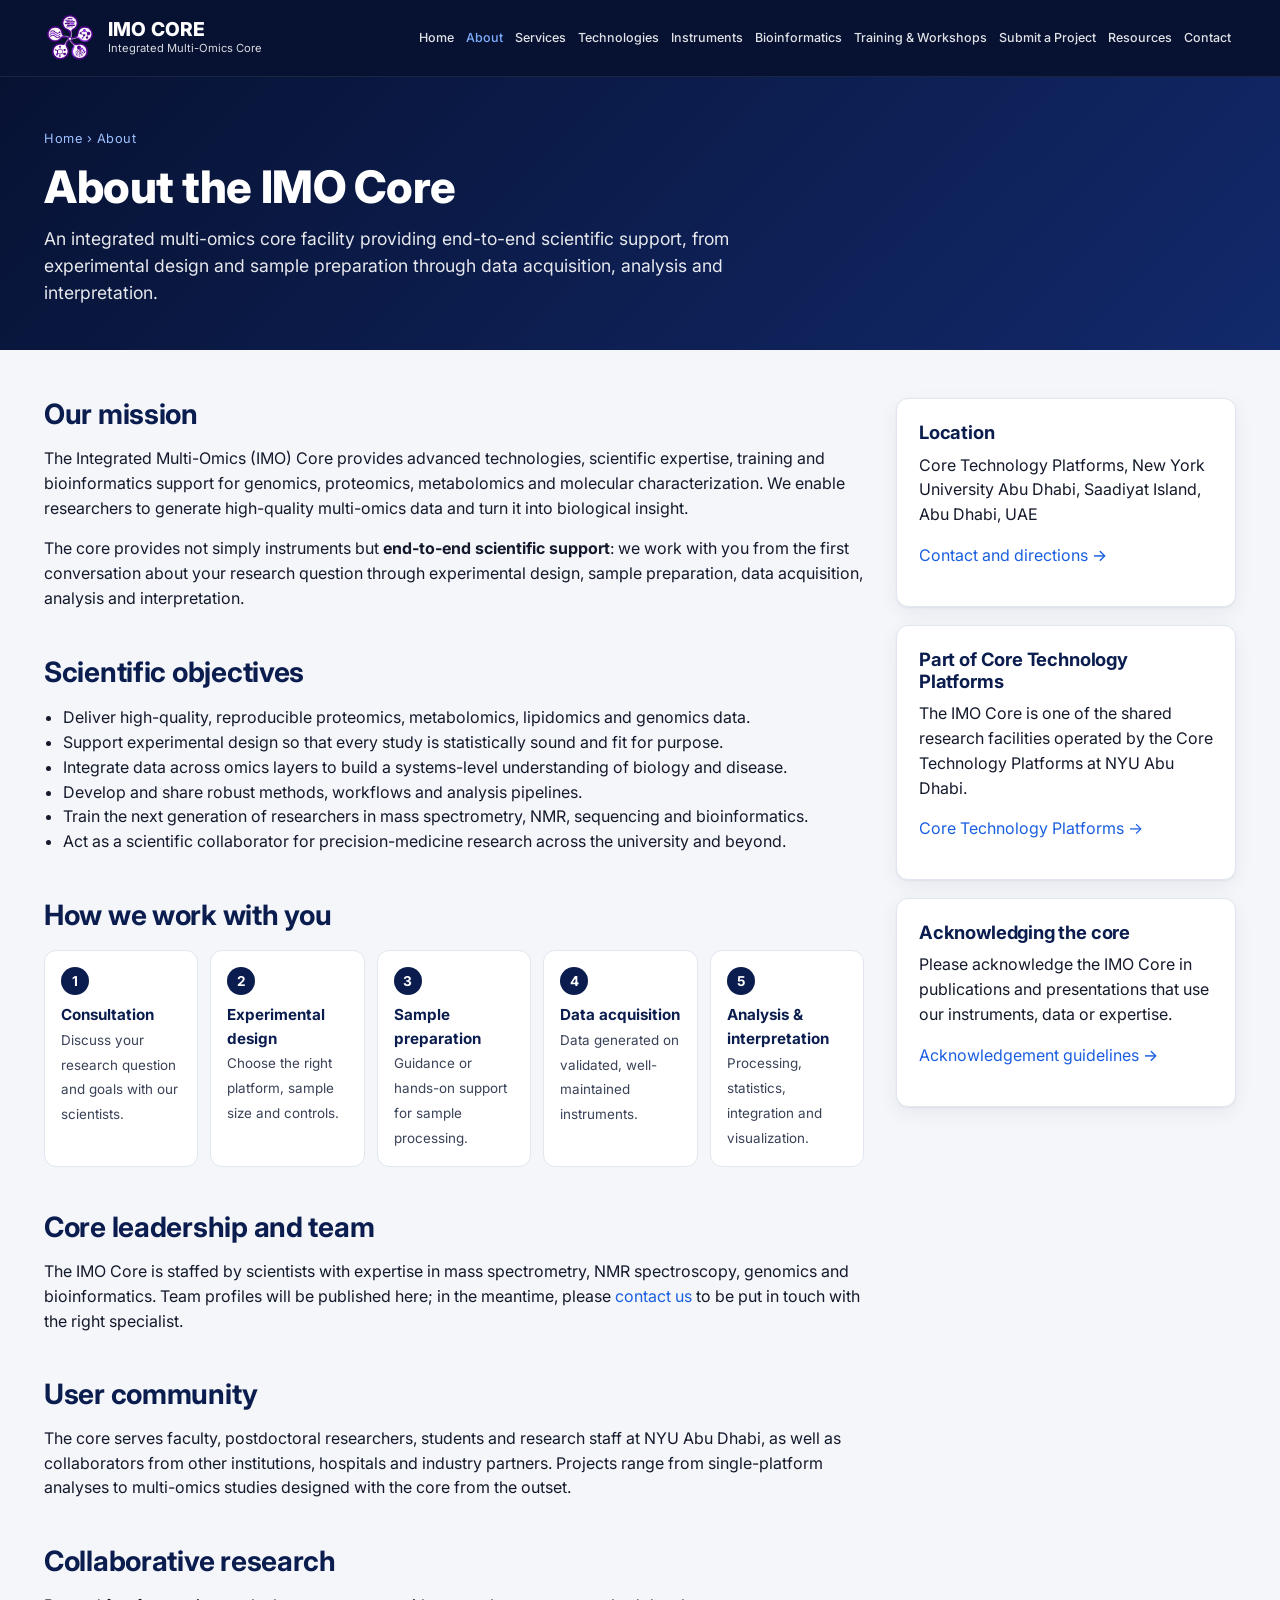
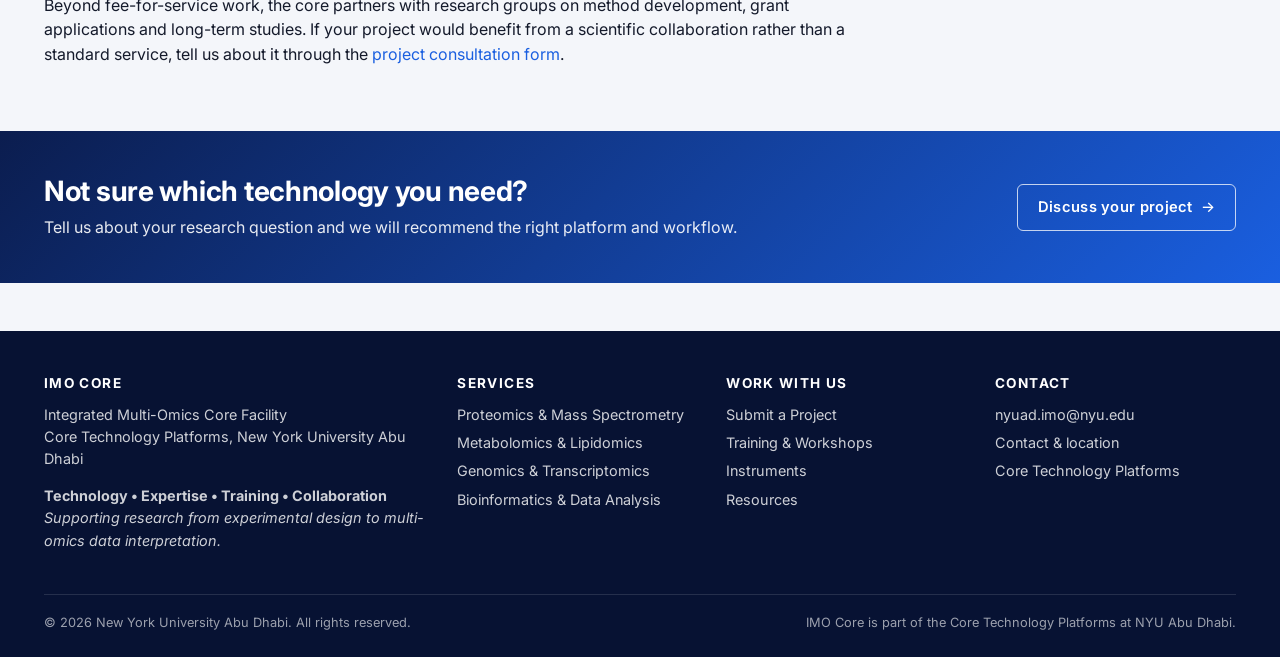
==== commit 01504ecf: "Rename genomics service to Genomics and Transcriptomics" ====
--- a/about.html
+++ b/about.html
@@ -113,7 +113,7 @@
         <ul>
           <li><a href="services.html#proteomics">Proteomics &amp; Mass Spectrometry</a></li>
           <li><a href="services.html#metabolomics">Metabolomics &amp; Lipidomics</a></li>
-          <li><a href="services.html#genomics">Genomics</a></li>
+          <li><a href="services.html#genomics">Genomics &amp; Transcriptomics</a></li>
           <li><a href="bioinformatics.html">Bioinformatics &amp; Data Analysis</a></li>
         </ul>
       </div>
--- a/assets/css/style.css
+++ b/assets/css/style.css
@@ -68,6 +68,7 @@
   background: var(--navy-900); color: #fff; position: sticky; top: 0; z-index: 50;
   border-bottom: 1px solid rgba(255,255,255,.08);
 }
+.home-page .site-header { position: relative; }
 .site-header .wrap { display: flex; align-items: center; gap: 24px; height: 76px; }
 .brand { display: flex; align-items: center; gap: 12px; color: #fff; }
 .brand:hover { text-decoration: none; }
@@ -93,7 +94,7 @@
   position: relative; color: #fff; overflow: hidden;
   background: radial-gradient(1200px 600px at 80% 30%, #1b3a8f 0%, #0b1d4f 45%, #06112f 100%);
 }
-.hero-art { display: block; width: 92%; height: auto; max-height: 480px; margin: 0 auto; object-fit: cover; background: #06112f; }
+.hero-art { display: block; width: 96%; height: auto; max-height: 480px; margin: 0 auto; object-fit: contain; }
 .hero > .wrap { position: relative; padding: 40px 24px; max-width: var(--max); }
 .hero h1 { font-size: clamp(2.2rem, 4.5vw, 3.4rem); text-shadow: 0 2px 20px rgba(0,0,0,.4); margin-bottom: 18px; }
 .hero p { max-width: 520px; font-size: 1.12rem; color: rgba(255,255,255,.92); margin-bottom: 26px; }
@@ -128,6 +129,9 @@
 
 .area-card { display: flex; gap: 14px; align-items: flex-start; }
 .area-card svg { width: 46px; height: 46px; flex-shrink: 0; }
+.proteomics-icon, .metabolomics-icon { width: 56px; height: 56px; object-fit: contain; vertical-align: middle; flex-shrink: 0; }
+.area-card .proteomics-icon, .area-card .metabolomics-icon { width: 64px; height: 64px; }
+.list-links .proteomics-icon, .list-links .metabolomics-icon { width: 28px; height: 28px; }
 .area-card h3 { color: var(--navy-800); margin-bottom: 6px; }
 .area-card p { font-size: .9rem; color: var(--ink-700); margin-bottom: 10px; }
 .area-card a.more { font-size: .88rem; font-weight: 600; }
